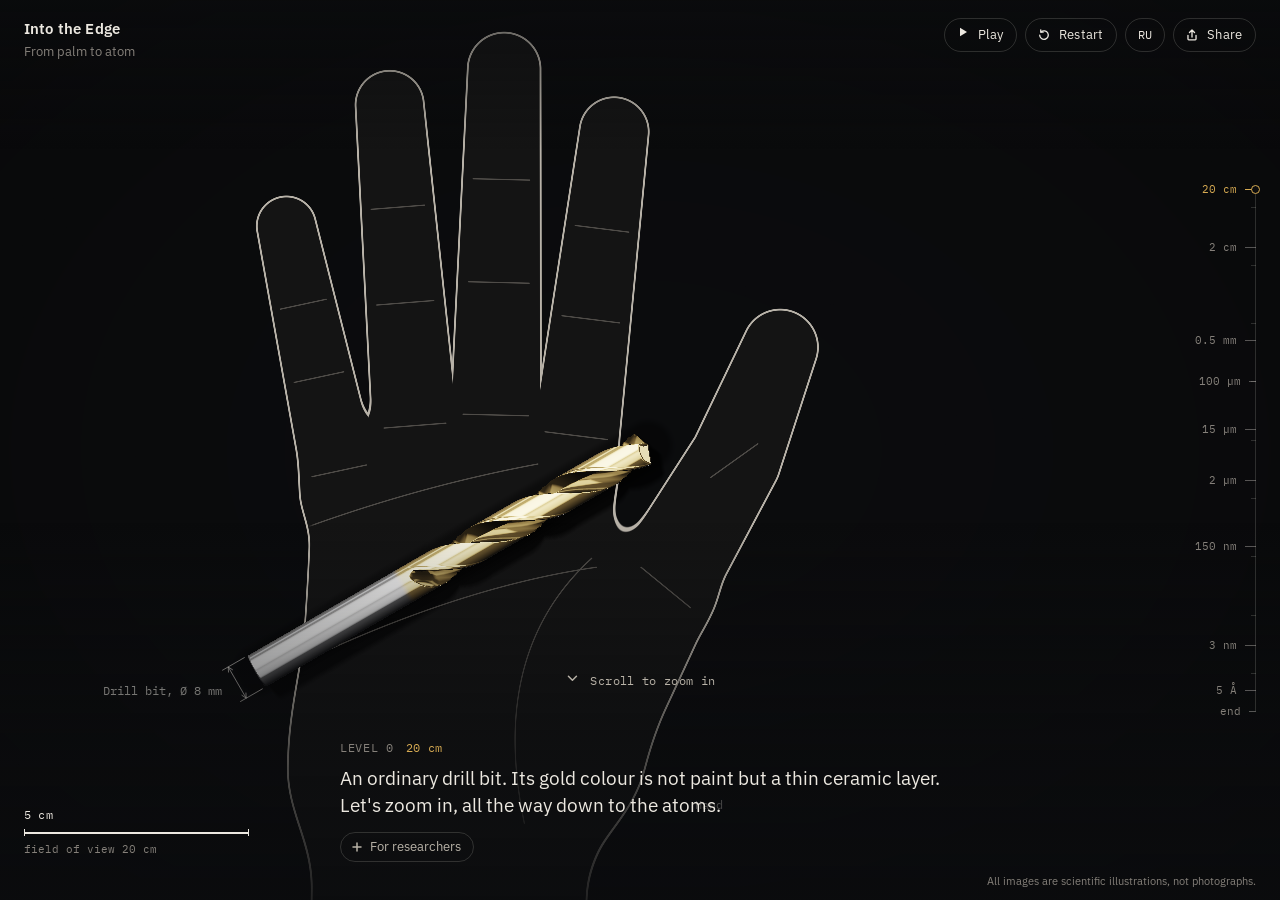
==== index.html @ e18123f9 "Into the Edge: zoom from a drill bit to the atoms of its coating Static site (no build): engine + jo" ====
<!doctype html>
<html lang="en">
<head>
  <meta charset="utf-8">
  <meta name="viewport" content="width=device-width, initial-scale=1, viewport-fit=cover">
  <title>Into the Edge</title>
  <meta name="description" content="Zoom from a drill bit in your hand down to the atoms of its coating: almost nine orders of magnitude, from 20 cm to 5 Å.">
  <meta name="theme-color" content="#0b0c0e">
  <meta name="color-scheme" content="dark">
  <link rel="icon" href="favicon.svg" type="image/svg+xml">
  <link rel="canonical" href="https://peretyaginmstu-jpg.github.io/into-the-edge/">
  <meta property="og:type" content="website">
  <meta property="og:site_name" content="Into the Edge">
  <meta property="og:title" content="Into the Edge: from palm to atom">
  <meta property="og:description" content="Zoom from a drill bit in your hand down to the atoms of its coating: from 20 cm to 5 Å.">
  <meta property="og:url" content="https://peretyaginmstu-jpg.github.io/into-the-edge/">
  <meta property="og:image" content="https://peretyaginmstu-jpg.github.io/into-the-edge/og.png">
  <meta property="og:image:type" content="image/png">
  <meta property="og:image:width" content="1200">
  <meta property="og:image:height" content="627">
  <meta property="og:image:alt" content="A gold-coated drill bit and the crystal lattice of its coating.">
  <meta name="twitter:card" content="summary_large_image">
  <link rel="preload" href="fonts/ibm-plex-sans-latin-400-normal.woff2" as="font" type="font/woff2" crossorigin>
  <link rel="preload" href="fonts/ibm-plex-mono-latin-400-normal.woff2" as="font" type="font/woff2" crossorigin>
  <link rel="modulepreload" href="vendor/three/three.module.min.js">
  <link rel="stylesheet" href="css/style.css">
</head>
<body>
  <main id="app" class="is-loading">
    <canvas id="gl" aria-hidden="true"></canvas>
    <canvas id="overlay" aria-hidden="true"></canvas>
    <div id="ui"></div>
    <div class="boot" aria-hidden="true"><span class="boot-title">Into the Edge</span><span class="boot-sub">Loading…</span></div>
    <noscript><p class="nojs">Into the Edge is an interactive zoom from a drill bit down to the atoms of its coating. It needs JavaScript and WebGL 2.</p></noscript>
  </main>
  <script type="module" src="js/main.js"></script>
</body>
</html>
---- css/style.css ----
/* Into the Edge — styles. Dark, minimal, the picture comes first. */

@font-face { font-family: 'IBM Plex Sans'; font-style: normal; font-weight: 400; font-display: swap; src: url(../fonts/ibm-plex-sans-latin-400-normal.woff2) format('woff2'); unicode-range: U+0000-00FF,U+0131,U+0152-0153,U+02BB-02BC,U+02C6,U+02DA,U+02DC,U+0304,U+0308,U+0329,U+2000-206F,U+20AC,U+2122,U+2191,U+2193,U+2212,U+2215,U+FEFF,U+FFFD; }
@font-face { font-family: 'IBM Plex Sans'; font-style: normal; font-weight: 400; font-display: swap; src: url(../fonts/ibm-plex-sans-cyrillic-400-normal.woff2) format('woff2'); unicode-range: U+0301,U+0400-045F,U+0490-0491,U+04B0-04B1,U+2116; }
@font-face { font-family: 'IBM Plex Sans'; font-style: normal; font-weight: 500; font-display: swap; src: url(../fonts/ibm-plex-sans-latin-500-normal.woff2) format('woff2'); unicode-range: U+0000-00FF,U+0131,U+0152-0153,U+02BB-02BC,U+02C6,U+02DA,U+02DC,U+0304,U+0308,U+0329,U+2000-206F,U+20AC,U+2122,U+2191,U+2193,U+2212,U+2215,U+FEFF,U+FFFD; }
@font-face { font-family: 'IBM Plex Sans'; font-style: normal; font-weight: 500; font-display: swap; src: url(../fonts/ibm-plex-sans-cyrillic-500-normal.woff2) format('woff2'); unicode-range: U+0301,U+0400-045F,U+0490-0491,U+04B0-04B1,U+2116; }
@font-face { font-family: 'IBM Plex Sans'; font-style: normal; font-weight: 600; font-display: swap; src: url(../fonts/ibm-plex-sans-latin-600-normal.woff2) format('woff2'); unicode-range: U+0000-00FF,U+0131,U+0152-0153,U+02BB-02BC,U+02C6,U+02DA,U+02DC,U+0304,U+0308,U+0329,U+2000-206F,U+20AC,U+2122,U+2191,U+2193,U+2212,U+2215,U+FEFF,U+FFFD; }
@font-face { font-family: 'IBM Plex Sans'; font-style: normal; font-weight: 600; font-display: swap; src: url(../fonts/ibm-plex-sans-cyrillic-600-normal.woff2) format('woff2'); unicode-range: U+0301,U+0400-045F,U+0490-0491,U+04B0-04B1,U+2116; }
@font-face { font-family: 'IBM Plex Mono'; font-style: normal; font-weight: 400; font-display: swap; src: url(../fonts/ibm-plex-mono-latin-400-normal.woff2) format('woff2'); unicode-range: U+0000-00FF,U+0131,U+0152-0153,U+02BB-02BC,U+02C6,U+02DA,U+02DC,U+0304,U+0308,U+0329,U+2000-206F,U+20AC,U+2122,U+2191,U+2193,U+2212,U+2215,U+FEFF,U+FFFD; }
@font-face { font-family: 'IBM Plex Mono'; font-style: normal; font-weight: 400; font-display: swap; src: url(../fonts/ibm-plex-mono-cyrillic-400-normal.woff2) format('woff2'); unicode-range: U+0301,U+0400-045F,U+0490-0491,U+04B0-04B1,U+2116; }
@font-face { font-family: 'IBM Plex Mono'; font-style: normal; font-weight: 500; font-display: swap; src: url(../fonts/ibm-plex-mono-latin-500-normal.woff2) format('woff2'); unicode-range: U+0000-00FF,U+0131,U+0152-0153,U+02BB-02BC,U+02C6,U+02DA,U+02DC,U+0304,U+0308,U+0329,U+2000-206F,U+20AC,U+2122,U+2191,U+2193,U+2212,U+2215,U+FEFF,U+FFFD; }
@font-face { font-family: 'IBM Plex Mono'; font-style: normal; font-weight: 500; font-display: swap; src: url(../fonts/ibm-plex-mono-cyrillic-500-normal.woff2) format('woff2'); unicode-range: U+0301,U+0400-045F,U+0490-0491,U+04B0-04B1,U+2116; }

:root {
  --bg: #0b0c0e;
  --fg: #ece8e0;
  --fg-2: #b8b2a7;
  --fg-3: #85807a;
  --line: rgba(236, 232, 224, 0.16);
  --line-2: rgba(236, 232, 224, 0.34);
  --gold: #d6aa52;
  --gold-2: #a8853e;
  --panel: #121417;
  --panel-line: #262a30;
  --sans: 'IBM Plex Sans', system-ui, -apple-system, 'Segoe UI', Roboto, sans-serif;
  --mono: 'IBM Plex Mono', ui-monospace, 'SF Mono', Menlo, Consolas, monospace;
  --gutter: 24px;
  --safe-top: env(safe-area-inset-top, 0px);
  --safe-bottom: env(safe-area-inset-bottom, 0px);
  --safe-left: env(safe-area-inset-left, 0px);
  --safe-right: env(safe-area-inset-right, 0px);
  color-scheme: dark;
}

* { box-sizing: border-box; }
html, body {
  margin: 0; height: 100%;
  background: var(--bg); color: var(--fg);
  overflow: hidden; overscroll-behavior: none;
}
body {
  font-family: var(--sans);
  font-size: 15px; line-height: 1.45;
  -webkit-font-smoothing: antialiased; -moz-osx-font-smoothing: grayscale;
  -webkit-text-size-adjust: 100%; text-size-adjust: 100%;
  -webkit-tap-highlight-color: transparent;
}
#app {
  position: fixed; inset: 0; overflow: hidden;
  touch-action: none;
  user-select: none; -webkit-user-select: none;
  background: var(--bg);
}
#gl, #overlay { position: absolute; inset: 0; width: 100%; height: 100%; display: block; }
#overlay { pointer-events: none; }
#ui { position: absolute; inset: 0; pointer-events: none; }
#ui > * { pointer-events: auto; }
button { font: inherit; color: inherit; }
a { color: inherit; }
:focus-visible { outline: 2px solid var(--gold); outline-offset: 2px; }

/* Boot screen */
.boot {
  position: absolute; inset: 0; display: flex; flex-direction: column;
  align-items: center; justify-content: center; gap: 8px;
  pointer-events: none; transition: opacity .6s ease;
}
.boot-title { font-weight: 500; letter-spacing: .02em; font-size: 18px; }
.boot-sub { font-family: var(--mono); font-size: 12px; color: var(--fg-3); }
#app:not(.is-loading) .boot { opacity: 0; }
.nojs, .fatal {
  position: absolute; left: 50%; top: 50%; transform: translate(-50%, -50%);
  width: min(520px, calc(100% - 32px)); text-align: center; color: var(--fg-2);
}

/* Soft darkening behind the text so it stays legible over bright pictures */
#ui > .scrim { position: absolute; left: 0; right: 0; pointer-events: none; }
.scrim-top { top: 0; height: 150px; background: linear-gradient(to bottom, rgba(11, 12, 14, 0.55), rgba(11, 12, 14, 0)); }
.scrim-bottom { bottom: 0; height: 42vh; background: linear-gradient(to top, rgba(11, 12, 14, 0.86) 0%, rgba(11, 12, 14, 0.62) 38%, rgba(11, 12, 14, 0) 100%); }

/* Top bar */
.top {
  position: absolute; left: calc(var(--gutter) + var(--safe-left)); right: calc(var(--gutter) + var(--safe-right));
  top: calc(var(--gutter) + var(--safe-top) - 6px);
  display: flex; align-items: flex-start; justify-content: space-between; gap: 16px;
  pointer-events: none;
}
.top > * { pointer-events: auto; }
.brand { display: flex; flex-direction: column; gap: 2px; text-decoration: none; }
.brand-name { font-size: 15px; font-weight: 600; letter-spacing: .01em; }
.brand-tag { font-size: 12.5px; color: var(--fg-3); }
.controls { display: flex; gap: 8px; flex-wrap: nowrap; }
.btn {
  display: inline-flex; align-items: center; gap: 8px;
  height: 34px; padding: 0 13px 0 11px;
  background: transparent; border: 1px solid var(--line); border-radius: 17px;
  color: var(--fg); font-size: 13px; letter-spacing: .01em; cursor: pointer;
  transition: border-color .15s ease, color .15s ease, background-color .15s ease;
  white-space: nowrap;
}
.btn:hover { border-color: var(--line-2); }
.btn:active { background: rgba(236, 232, 224, 0.06); }
.btn svg { width: 14px; height: 14px; flex: none; }
.btn .lbl { display: inline; }
.btn-lang { font-family: var(--mono); font-size: 12px; padding: 0 12px; }
.btn[aria-pressed="true"] { border-color: var(--gold-2); color: var(--gold); }

/* Ruler (right) */
.ruler {
  position: absolute; right: calc(var(--gutter) + var(--safe-right)); top: 50%;
  height: min(58vh, 540px); width: 96px; transform: translateY(-50%);
  touch-action: none; cursor: pointer;
}
.ruler-track { position: absolute; right: 0; top: 0; bottom: 0; width: 1px; background: var(--line); }
.ruler-fill { position: absolute; right: 0; top: 0; width: 1px; background: var(--gold-2); height: 0; }
.ruler-minor { position: absolute; right: 0; width: 5px; height: 1px; background: var(--line); }
.ruler-stop {
  position: absolute; right: -6px; height: 22px; transform: translateY(-50%);
  display: flex; align-items: center; gap: 8px; padding: 0 6px 0 4px;
  background: none; border: 0; cursor: pointer; color: var(--fg-3);
  font-family: var(--mono); font-size: 11px; line-height: 1; white-space: nowrap;
}
.ruler-stop::after { content: ''; width: 11px; height: 1px; background: var(--line-2); flex: none; }
.ruler-stop.is-minor::after { width: 7px; }
.ruler-stop:hover, .ruler-stop:focus-visible { color: var(--fg); }
.ruler-stop.is-active { color: var(--gold); }
.ruler-stop.is-active::after { background: var(--gold); }
.ruler-marker {
  position: absolute; right: -4px; top: 0; width: 9px; height: 9px; margin-top: -4.5px;
  border: 1.5px solid var(--gold); border-radius: 50%; background: var(--bg);
  pointer-events: none; will-change: transform;
}

/* Scale bar (bottom left, microscope style) */
.scalebar {
  position: absolute; left: calc(var(--gutter) + var(--safe-left)); bottom: calc(var(--gutter) + var(--safe-bottom) + 18px);
  display: flex; flex-direction: column; align-items: flex-start; gap: 6px;
  pointer-events: none;
}
.scalebar-label { font-family: var(--mono); font-size: 12px; color: var(--fg); letter-spacing: .02em; }
.scalebar-bar { position: relative; height: 7px; border-left: 1.5px solid var(--fg); border-right: 1.5px solid var(--fg); min-width: 4px; will-change: width; }
.scalebar-bar::before { content: ''; position: absolute; left: 0; right: 0; top: 3px; height: 1.5px; background: var(--fg); }
.scalebar-fov { font-family: var(--mono); font-size: 11px; color: var(--fg-3); }

/* Caption (bottom) */
.caption {
  position: absolute; left: 50%; bottom: calc(var(--gutter) + var(--safe-bottom) + 14px);
  width: min(600px, calc(100% - 2 * var(--gutter) - 2 * 130px));
  transform: translateX(-50%);
  pointer-events: none;
}
.caption > * { pointer-events: auto; }
.caption-inner { transition: opacity .28s ease; }
.caption.is-swapping .caption-inner { opacity: 0; }
.caption-meta {
  display: flex; gap: 12px; align-items: baseline;
  font-family: var(--mono); font-size: 11.5px; letter-spacing: .06em; text-transform: uppercase; color: var(--fg-3);
  margin-bottom: 8px;
}
.caption-meta .fov { color: var(--gold); text-transform: none; letter-spacing: .02em; }
.caption-text { margin: 0; font-size: 19px; line-height: 1.45; font-weight: 400; color: var(--fg); text-wrap: pretty; }
.caption-actions { margin-top: 12px; display: flex; gap: 10px; align-items: center; min-height: 30px; }
.link-btn {
  display: inline-flex; align-items: center; gap: 7px; height: 30px; padding: 0 12px 0 10px;
  border: 1px solid var(--line); border-radius: 15px; background: transparent;
  color: var(--fg-2); font-size: 13px; cursor: pointer;
}
.link-btn:hover { color: var(--fg); border-color: var(--line-2); }
.link-btn svg { width: 12px; height: 12px; transition: transform .2s ease; }
.link-btn[aria-expanded="true"] { color: var(--gold); border-color: var(--gold-2); }
.link-btn[aria-expanded="true"] svg { transform: rotate(45deg); }

/* Researcher card */
.card {
  position: absolute; left: 0; right: 0; bottom: calc(100% + 12px);
  max-height: min(52vh, 460px); overflow: auto; overscroll-behavior: contain;
  background: var(--panel); border: 1px solid var(--panel-line); border-radius: 10px;
  padding: 18px 20px 16px; touch-action: pan-y;
  user-select: text; -webkit-user-select: text;
}
.card[hidden] { display: none; }
.card h3 {
  margin: 0 0 6px; font-family: var(--mono); font-weight: 400; font-size: 11px; letter-spacing: .08em;
  text-transform: uppercase; color: var(--fg-3);
}
.card p { margin: 0 0 14px; font-size: 15px; line-height: 1.5; color: var(--fg); }
.card .q { color: var(--fg); }
.card .refs { list-style: none; margin: 0 0 14px; padding: 0; }
.card .refs li { font-size: 12.5px; line-height: 1.45; color: var(--fg-2); margin-bottom: 6px; }
.card .refs a { color: var(--fg-2); text-decoration-color: var(--line-2); text-underline-offset: 2px; }
.card .refs a:hover { color: var(--gold); }
.card .card-foot { display: flex; justify-content: space-between; align-items: center; border-top: 1px solid var(--panel-line); padding-top: 12px; margin-top: 4px; }
.card .discuss { display: inline-flex; align-items: center; gap: 7px; font-size: 13px; color: var(--gold); text-decoration: none; }
.card .discuss:hover { text-decoration: underline; text-underline-offset: 3px; }
.card .discuss svg { width: 14px; height: 14px; }

/* Hint */
.hint {
  position: absolute; left: 50%; top: calc(50% + min(26vh, 220px)); transform: translateX(-50%);
  display: flex; align-items: center; gap: 10px; pointer-events: none;
  font-family: var(--mono); font-size: 12px; color: var(--fg-2); letter-spacing: .03em;
  transition: opacity .6s ease;
}
.hint.is-hidden { opacity: 0; }
.hint svg { width: 16px; height: 16px; animation: hint-bob 1.8s ease-in-out infinite; }
@keyframes hint-bob { 0%, 100% { transform: translateY(-2px); } 50% { transform: translateY(3px); } }

/* Finale */
#ui > .finale-veil {
  position: absolute; inset: 0; pointer-events: none; opacity: 0;
  background: radial-gradient(ellipse at 50% 50%, rgba(11, 12, 14, 0.9) 0%, rgba(11, 12, 14, 0.78) 45%, rgba(11, 12, 14, 0.55) 100%);
}
.finale {
  position: absolute; left: 50%; top: 50%; transform: translate(-50%, -50%);
  width: min(620px, calc(100% - 2 * var(--gutter)));
  text-align: center; pointer-events: none; opacity: 0;
}
.finale.is-on { pointer-events: auto; }
.finale-text { margin: 0 0 28px; font-size: clamp(21px, 2.6vw, 28px); line-height: 1.35; font-weight: 400; text-wrap: balance; }
.finale-author { font-size: 15px; font-weight: 500; margin-bottom: 10px; }
.finale-links { display: flex; justify-content: center; gap: 18px; margin-bottom: 26px; font-size: 14px; }
.finale-links a { color: var(--fg-2); text-decoration: underline; text-decoration-color: var(--line-2); text-underline-offset: 3px; }
.finale-links a:hover { color: var(--gold); }
.finale-actions { display: flex; justify-content: center; gap: 10px; flex-wrap: wrap; }
.btn-primary { border-color: var(--gold-2); color: var(--gold); }

/* Footnote + toast */
.footnote {
  position: absolute; right: calc(var(--gutter) + var(--safe-right)); bottom: calc(10px + var(--safe-bottom));
  font-size: 11px; color: var(--fg-3); pointer-events: none; max-width: 46vw; text-align: right;
}
.toast {
  position: absolute; left: 50%; top: calc(var(--gutter) + var(--safe-top) + 44px); transform: translateX(-50%);
  background: var(--panel); border: 1px solid var(--panel-line); border-radius: 16px;
  padding: 6px 14px; font-size: 13px; color: var(--fg); opacity: 0; transition: opacity .25s ease; pointer-events: none;
}
.toast.is-on { opacity: 1; }

/* Debug readout */
.debug {
  position: absolute; left: calc(var(--gutter) + var(--safe-left)); top: calc(var(--gutter) + var(--safe-top) + 48px);
  font-family: var(--mono); font-size: 11px; color: var(--fg-2); white-space: pre; pointer-events: none;
  background: rgba(11, 12, 14, .7); padding: 6px 8px; border-radius: 6px;
}

.sr-only { position: absolute !important; width: 1px; height: 1px; padding: 0; margin: -1px; overflow: hidden; clip: rect(0 0 0 0); white-space: nowrap; border: 0; }

/* Record mode: the frame is drawn into the canvas, the UI is hidden */
.is-record #ui, .is-record .boot { display: none; }
.is-record #gl, .is-record #overlay { inset: auto; }
.is-record { touch-action: auto; user-select: auto; -webkit-user-select: auto; }
.rec-frame { box-shadow: 0 0 0 1px var(--panel-line); background: var(--bg); }
.rec-panel {
  position: fixed; left: 50%; bottom: 12px; transform: translateX(-50%); z-index: 5;
  display: flex; gap: 10px; align-items: center; white-space: nowrap;
  font-family: var(--mono); font-size: 12px; color: var(--fg-2);
}
.rec-panel .btn { width: auto; padding: 0 14px; }
.rec-panel .btn .lbl { position: static; width: auto; height: auto; clip: auto; overflow: visible; }
.rec-panel a.btn { text-decoration: none; }

/* Narrow screens */
@media (max-width: 760px) {
  :root { --gutter: 16px; }
  .brand-tag { display: none; }
  .btn { width: 36px; height: 36px; padding: 0; justify-content: center; border-radius: 18px; }
  .btn .lbl { position: absolute; width: 1px; height: 1px; overflow: hidden; clip: rect(0 0 0 0); }
  .btn-lang { width: 40px; }
  .btn svg { width: 15px; height: 15px; }
  .controls { gap: 6px; }
  .ruler { width: 34px; height: min(44vh, 360px); top: 44%; }
  .ruler-stop { font-size: 0; gap: 0; padding: 0; right: -8px; width: 30px; justify-content: flex-end; }
  .ruler-stop::after { margin-right: 8px; }
  .caption { width: calc(100% - 2 * var(--gutter)); bottom: calc(var(--gutter) + var(--safe-bottom) + 12px); }
  .caption-text { font-size: 16px; line-height: 1.42; }
  .caption-meta { margin-bottom: 6px; font-size: 10.5px; }
  .caption-actions { margin-top: 10px; }
  .scalebar { bottom: auto; top: calc(var(--gutter) + var(--safe-top) + 46px); }
  .card { max-height: 56vh; padding: 16px; }
  .card p { font-size: 14.5px; }
  .footnote { left: 0; right: 0; bottom: calc(4px + var(--safe-bottom)); max-width: none; text-align: center; font-size: 10px; }
  .hint { top: auto; bottom: calc(var(--gutter) + var(--safe-bottom) + 190px); }
  .finale .btn { width: auto; padding: 0 16px 0 14px; height: 38px; }
  .finale .btn .lbl { position: static; width: auto; height: auto; overflow: visible; clip: auto; }
}
@media (max-width: 380px) {
  .controls { gap: 4px; }
  .btn { width: 34px; height: 34px; }
  .btn-lang { width: 38px; }
}

@media (prefers-reduced-motion: reduce) {
  .hint svg { animation: none; }
  .caption-inner, .boot, .toast { transition: none; }
}
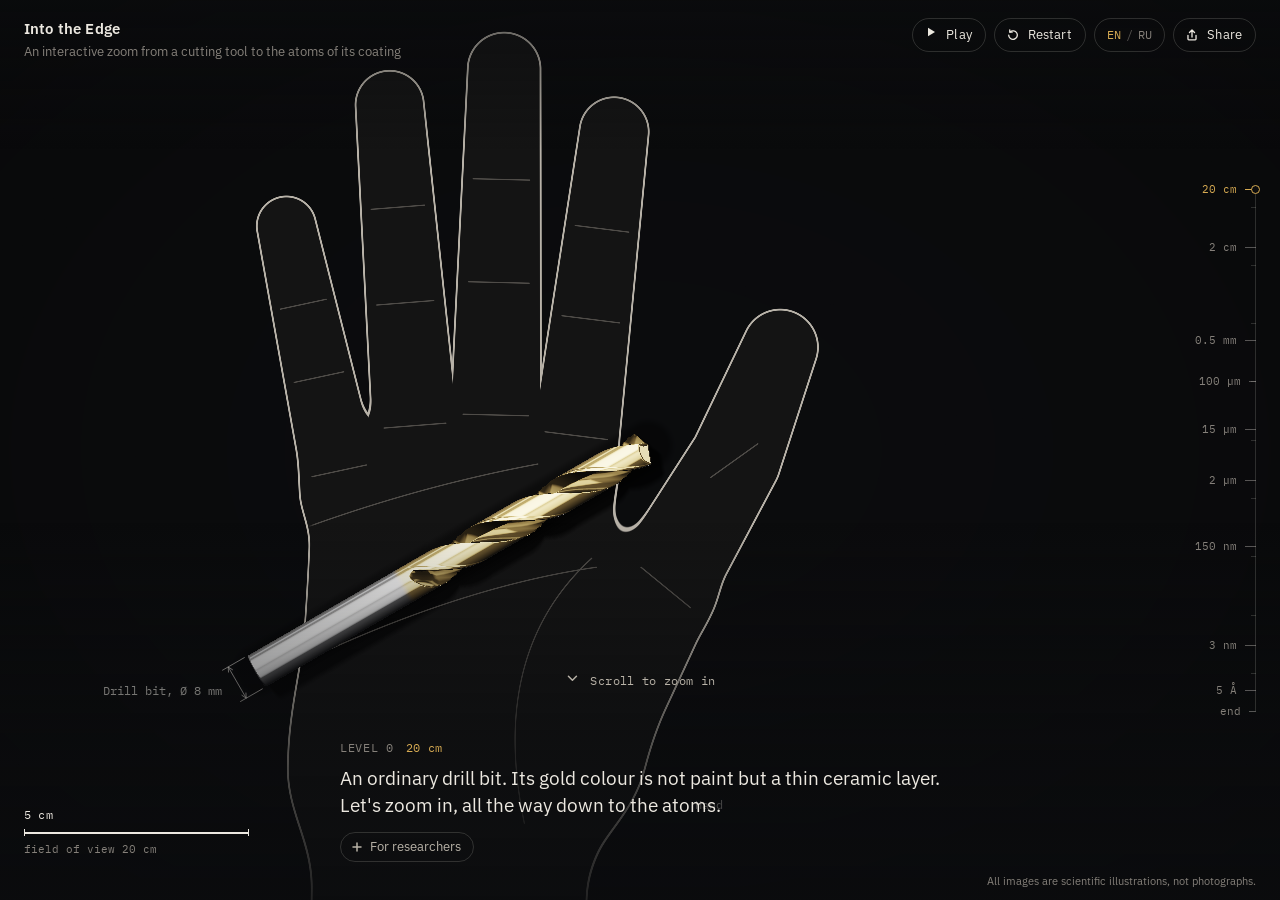
==== commit c429034e: "Retitle: an interactive zoom from a cutting tool to the atoms of its coating "From palm to atom" rea" ====
--- a/index.html
+++ b/index.html
@@ -11,7 +11,7 @@
   <link rel="canonical" href="https://peretyaginmstu-jpg.github.io/into-the-edge/">
   <meta property="og:type" content="website">
   <meta property="og:site_name" content="Into the Edge">
-  <meta property="og:title" content="Into the Edge: from palm to atom">
+  <meta property="og:title" content="Into the Edge: an interactive zoom from a cutting tool to the atoms of its coating">
   <meta property="og:description" content="Zoom from a drill bit in your hand down to the atoms of its coating: from 20 cm to 5 Å.">
   <meta property="og:url" content="https://peretyaginmstu-jpg.github.io/into-the-edge/">
   <meta property="og:image" content="https://peretyaginmstu-jpg.github.io/into-the-edge/og.png">
--- a/css/style.css
+++ b/css/style.css
@@ -102,7 +102,10 @@
 .btn:active { background: rgba(236, 232, 224, 0.06); }
 .btn svg { width: 14px; height: 14px; flex: none; }
 .btn .lbl { display: inline; }
-.btn-lang { font-family: var(--mono); font-size: 12px; padding: 0 12px; }
+.btn-lang { font-family: var(--mono); font-size: 12px; padding: 0 12px; gap: 5px; }
+.btn-lang .lang-opt { color: var(--fg-3); }
+.btn-lang .lang-opt.is-on { color: var(--gold); }
+.btn-lang .lang-sep { color: var(--fg-3); opacity: .6; }
 .btn[aria-pressed="true"] { border-color: var(--gold-2); color: var(--gold); }
 
 /* Ruler (right) */
@@ -265,7 +268,7 @@
   .brand-tag { display: none; }
   .btn { width: 36px; height: 36px; padding: 0; justify-content: center; border-radius: 18px; }
   .btn .lbl { position: absolute; width: 1px; height: 1px; overflow: hidden; clip: rect(0 0 0 0); }
-  .btn-lang { width: 40px; }
+  .btn-lang { width: auto; padding: 0 10px; gap: 3px; font-size: 11.5px; }
   .btn svg { width: 15px; height: 15px; }
   .controls { gap: 6px; }
   .ruler { width: 34px; height: min(44vh, 360px); top: 44%; }
@@ -286,7 +289,7 @@
 @media (max-width: 380px) {
   .controls { gap: 4px; }
   .btn { width: 34px; height: 34px; }
-  .btn-lang { width: 38px; }
+  .btn-lang { width: auto; padding: 0 8px; }
 }
 
 @media (prefers-reduced-motion: reduce) {
